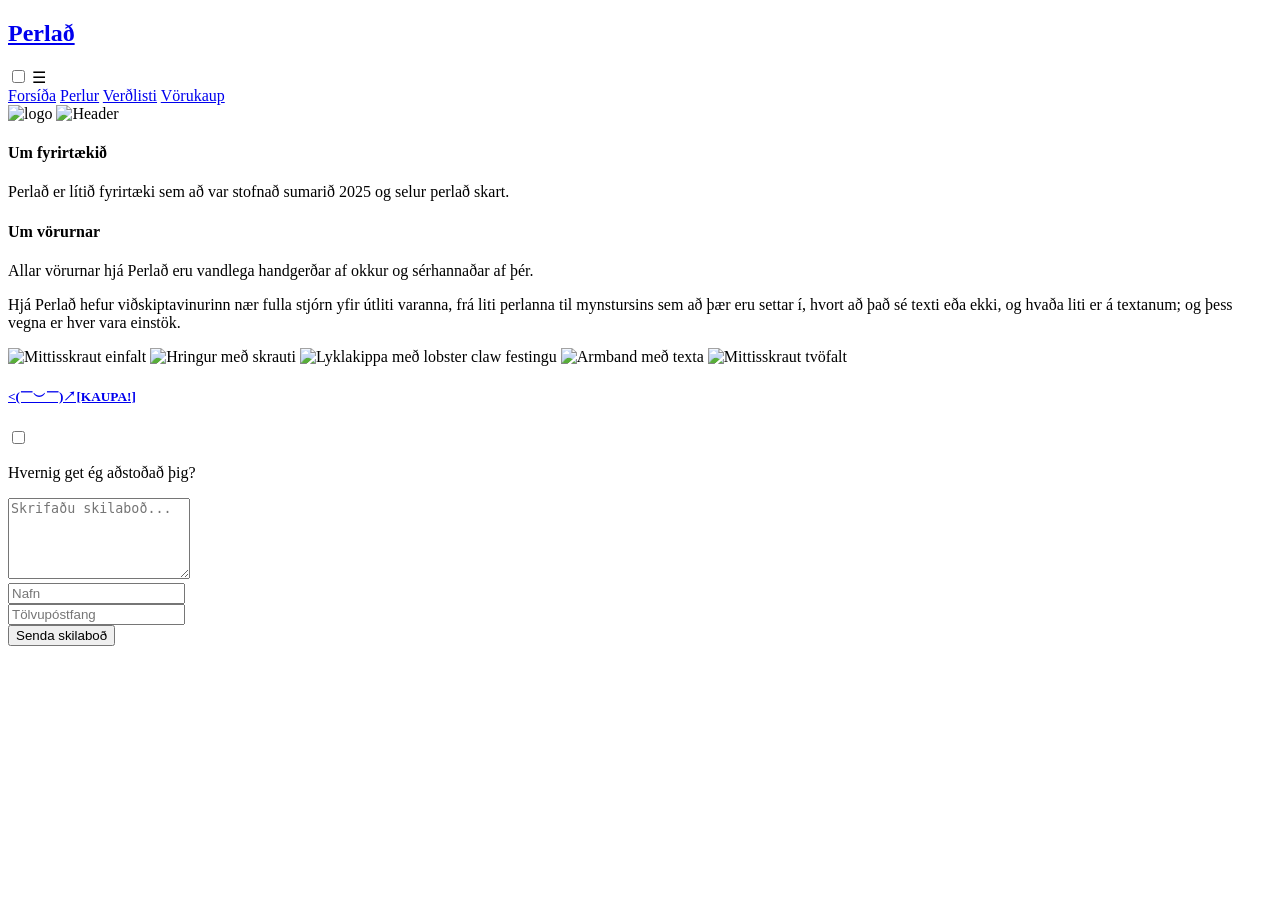
==== Home.html @ f9a3cd06 "Add files via upload" ====
<!DOCTYPE html>
<html lang="en">
<head>
    <meta charset="UTF-8">
    <meta name="viewport" content="width=device-width, initial-scale=1.0">
    <title>Perlað</title>
    <link rel="icon" type="image/svg" href="SVG/Logo.svg">
    <link rel="stylesheet" href="CSS/styles.min.css">
    <link rel="preconnect" href="https://fonts.googleapis.com">
    <link rel="preconnect" href="https://fonts.gstatic.com" crossorigin>
    <link href="https://fonts.googleapis.com/css2?family=Fredoka:wght@300..700&display=swap" rel="stylesheet">
</head>
<body>
    <div class="topnav pink">
        <div class="shh">
            <h2><a href="Home.html"><span class="icon-Logo"></span> Perlað</a></h2>
        </div>
        <section class="menubar">
        <!-- Hamburger Menu (for mobile) -->
        <input type="checkbox" id="inputMenu">
        <label for="inputMenu" class="labelMenu">☰</label>
        <!-- Top Menu Links -->
        <!-- Navbar -->
        <div class="topmenu">
            <section class="links">
                <a href="Home.html">Forsíða</a>
                <a href="Perlur.html">Perlur</a>
                <a href="Price.html">Verðlisti</a>
                <a href="Shop.html">Vörukaup</a>
                <section class="socialbutts">
                    <a href="#"><span class="icon-facebook2"></span> </a>
                    <a href="#"> <span class="icon-instagram"></span> </a>
                    <a href="#"> <span class="icon-twitter"></span> </a>
                    <a href="#"> <span class="icon-mail"></span></a>
                </section>
            </section>
        </div>
        </section>
    </div>
    <img src="SVG/Logo.svg" class="Logo animate__tada" alt="logo">
    <picture>
            <source media="(min-width:80rem)" srcset="Myndir/Header.jpg">
            <source media="(min-width:60rem)" srcset="Myndir/Header.jpg">
            <source media="(min-width:48rem)" srcset="Myndir/Header.jpg">
            <source media="(min-width:37.5rem)" srcset="Myndir/Header.jpg">
            <source media="(min-width:20rem)" srcset="Myndir/Header.jpg">
            <img src="Myndir/Header.jpg" alt="Header" style="width: 100%;">
    </picture>
    <main class="container">
        <section class="col-2">
            <article>
                <h4>Um fyrirtækið</h4>
                <p>Perlað er lítið fyrirtæki sem að var stofnað sumarið 2025 og selur perlað skart.</p>
            </article>
            <article>
                <h4>Um vörurnar</h4>
                <p>Allar vörurnar hjá Perlað eru vandlega handgerðar af okkur og sérhannaðar af þér.</p>
                <p>Hjá Perlað hefur viðskiptavinurinn nær fulla stjórn yfir útliti varanna, frá liti perlanna til mynstursins sem að þær eru settar í, hvort að það sé texti eða ekki, og hvaða liti er á textanum; og þess vegna er hver vara einstök.</p>
            </article>
        </section>
        <section class="col-5">
            <img src="Myndir/mitti1.jpg" alt="Mittisskraut einfalt" style="width: 100%;">
            <img src="Myndir/hringur.jpg" alt="Hringur með skrauti" style="width: 100%;">
            <img src="Myndir/keychain.jpg" alt="Lyklakippa með lobster claw festingu" style="width: 100%;">
            <img src="Myndir/armband.jpg" alt="Armband með texta" style="width: 100%;">
            <img src="Myndir/mitti2.jpg" alt="Mittisskraut tvöfalt" style="width: 100%;">
        </section>
    </main>
    <footer class="shh">
        <a href="Shop.html"><h5><(￣︶￣)↗[KAUPA!]</h5></a>
    </footer>
    <!--spjallbox-->
    <section class="chatbox">
        <input type="checkbox" id="check">
        <label for="check"><span class="icon-bubbles2"></span></label>
        <div class="chat-content">
            <p>Hvernig get ég aðstoðað þig?</p>
            <form action="#" method="get">
                <textarea placeholder="Skrifaðu skilaboð..." rows="5"></textarea>
                <div><input type="text" name="name" required placeholder="Nafn"></div>
                <div><input type="email" name="email" required placeholder="Tölvupóstfang"></div>
                <button type="submit">Senda skilaboð</button>
            </form>
        </div>
    </section>
</body>
</html>
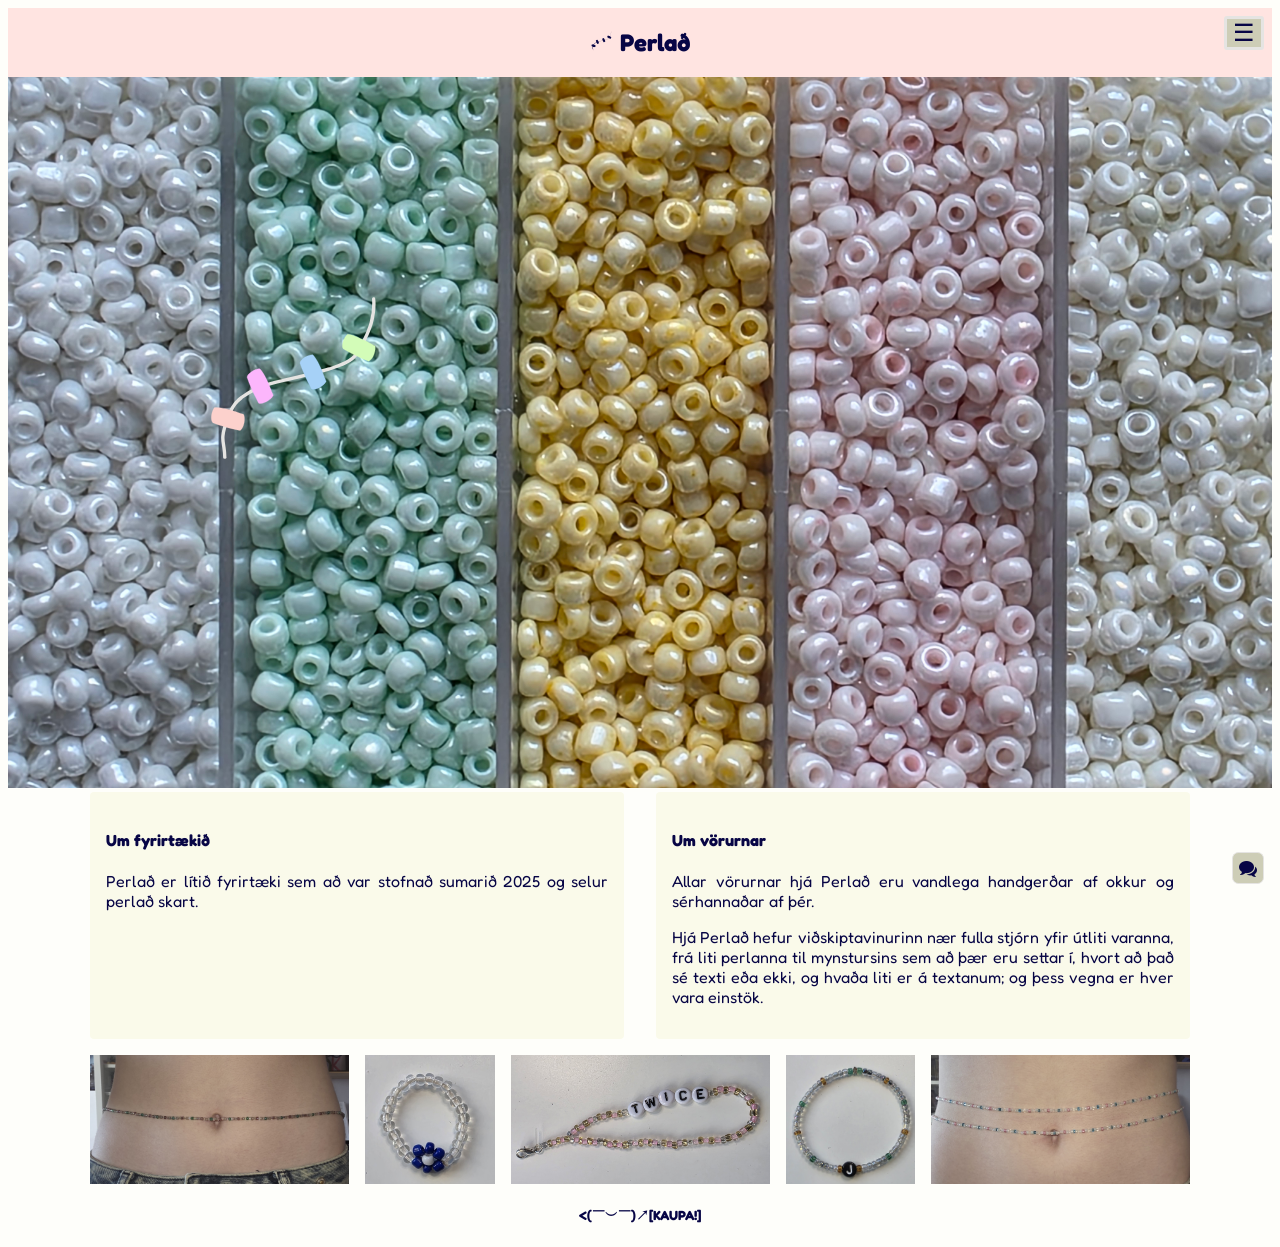
==== commit 80842676: "Verkefni sett inn" ====
--- a/Home.html
+++ b/Home.html
@@ -1,87 +1,87 @@
-<!DOCTYPE html>
-<html lang="en">
-<head>
-    <meta charset="UTF-8">
-    <meta name="viewport" content="width=device-width, initial-scale=1.0">
-    <title>Perlað</title>
-    <link rel="icon" type="image/svg" href="SVG/Logo.svg">
-    <link rel="stylesheet" href="CSS/styles.min.css">
-    <link rel="preconnect" href="https://fonts.googleapis.com">
-    <link rel="preconnect" href="https://fonts.gstatic.com" crossorigin>
-    <link href="https://fonts.googleapis.com/css2?family=Fredoka:wght@300..700&display=swap" rel="stylesheet">
-</head>
-<body>
-    <div class="topnav pink">
-        <div class="shh">
-            <h2><a href="Home.html"><span class="icon-Logo"></span> Perlað</a></h2>
-        </div>
-        <section class="menubar">
-        <!-- Hamburger Menu (for mobile) -->
-        <input type="checkbox" id="inputMenu">
-        <label for="inputMenu" class="labelMenu">☰</label>
-        <!-- Top Menu Links -->
-        <!-- Navbar -->
-        <div class="topmenu">
-            <section class="links">
-                <a href="Home.html">Forsíða</a>
-                <a href="Perlur.html">Perlur</a>
-                <a href="Price.html">Verðlisti</a>
-                <a href="Shop.html">Vörukaup</a>
-                <section class="socialbutts">
-                    <a href="#"><span class="icon-facebook2"></span> </a>
-                    <a href="#"> <span class="icon-instagram"></span> </a>
-                    <a href="#"> <span class="icon-twitter"></span> </a>
-                    <a href="#"> <span class="icon-mail"></span></a>
-                </section>
-            </section>
-        </div>
-        </section>
-    </div>
-    <img src="SVG/Logo.svg" class="Logo animate__tada" alt="logo">
-    <picture>
-            <source media="(min-width:80rem)" srcset="Myndir/Header.jpg">
-            <source media="(min-width:60rem)" srcset="Myndir/Header.jpg">
-            <source media="(min-width:48rem)" srcset="Myndir/Header.jpg">
-            <source media="(min-width:37.5rem)" srcset="Myndir/Header.jpg">
-            <source media="(min-width:20rem)" srcset="Myndir/Header.jpg">
-            <img src="Myndir/Header.jpg" alt="Header" style="width: 100%;">
-    </picture>
-    <main class="container">
-        <section class="col-2">
-            <article>
-                <h4>Um fyrirtækið</h4>
-                <p>Perlað er lítið fyrirtæki sem að var stofnað sumarið 2025 og selur perlað skart.</p>
-            </article>
-            <article>
-                <h4>Um vörurnar</h4>
-                <p>Allar vörurnar hjá Perlað eru vandlega handgerðar af okkur og sérhannaðar af þér.</p>
-                <p>Hjá Perlað hefur viðskiptavinurinn nær fulla stjórn yfir útliti varanna, frá liti perlanna til mynstursins sem að þær eru settar í, hvort að það sé texti eða ekki, og hvaða liti er á textanum; og þess vegna er hver vara einstök.</p>
-            </article>
-        </section>
-        <section class="col-5">
-            <img src="Myndir/mitti1.jpg" alt="Mittisskraut einfalt" style="width: 100%;">
-            <img src="Myndir/hringur.jpg" alt="Hringur með skrauti" style="width: 100%;">
-            <img src="Myndir/keychain.jpg" alt="Lyklakippa með lobster claw festingu" style="width: 100%;">
-            <img src="Myndir/armband.jpg" alt="Armband með texta" style="width: 100%;">
-            <img src="Myndir/mitti2.jpg" alt="Mittisskraut tvöfalt" style="width: 100%;">
-        </section>
-    </main>
-    <footer class="shh">
-        <a href="Shop.html"><h5><(￣︶￣)↗[KAUPA!]</h5></a>
-    </footer>
-    <!--spjallbox-->
-    <section class="chatbox">
-        <input type="checkbox" id="check">
-        <label for="check"><span class="icon-bubbles2"></span></label>
-        <div class="chat-content">
-            <p>Hvernig get ég aðstoðað þig?</p>
-            <form action="#" method="get">
-                <textarea placeholder="Skrifaðu skilaboð..." rows="5"></textarea>
-                <div><input type="text" name="name" required placeholder="Nafn"></div>
-                <div><input type="email" name="email" required placeholder="Tölvupóstfang"></div>
-                <button type="submit">Senda skilaboð</button>
-            </form>
-        </div>
-    </section>
-</body>
+<!DOCTYPE html>
+<html lang="en">
+<head>
+    <meta charset="UTF-8">
+    <meta name="viewport" content="width=device-width, initial-scale=1.0">
+    <title>Perlað</title>
+    <link rel="icon" type="image/svg" href="SVG/Logo.svg">
+    <link rel="stylesheet" href="CSS/styles.min.css">
+    <link rel="preconnect" href="https://fonts.googleapis.com">
+    <link rel="preconnect" href="https://fonts.gstatic.com" crossorigin>
+    <link href="https://fonts.googleapis.com/css2?family=Fredoka:wght@300..700&display=swap" rel="stylesheet">
+</head>
+<body>
+    <div class="topnav pink">
+        <div class="shh">
+            <h2><a href="Home.html"><span class="icon-Logo"></span> Perlað</a></h2>
+        </div>
+        <section class="menubar">
+        <!-- Hamburger Menu (for mobile) -->
+        <input type="checkbox" id="inputMenu">
+        <label for="inputMenu" class="labelMenu">☰</label>
+        <!-- Top Menu Links -->
+        <!-- Navbar -->
+        <div class="topmenu">
+            <section class="links">
+                <a href="Home.html">Forsíða</a>
+                <a href="Perlur.html">Perlur</a>
+                <a href="Price.html">Verðlisti</a>
+                <a href="Shop.html">Vörukaup</a>
+                <section class="socialbutts">
+                    <a href="#"><span class="icon-facebook2"></span> </a>
+                    <a href="#"> <span class="icon-instagram"></span> </a>
+                    <a href="#"> <span class="icon-twitter"></span> </a>
+                    <a href="#"> <span class="icon-mail"></span></a>
+                </section>
+            </section>
+        </div>
+        </section>
+    </div>
+    <img src="SVG/Logo.svg" class="Logo animate__tada" alt="logo">
+    <picture>
+            <source media="(min-width:80rem)" srcset="Myndir/Header.jpg">
+            <source media="(min-width:60rem)" srcset="Myndir/Header.jpg">
+            <source media="(min-width:48rem)" srcset="Myndir/Header.jpg">
+            <source media="(min-width:37.5rem)" srcset="Myndir/Header.jpg">
+            <source media="(min-width:20rem)" srcset="Myndir/Header.jpg">
+            <img src="Myndir/Header.jpg" alt="Header" style="width: 100%;">
+    </picture>
+    <main class="container">
+        <section class="col-2">
+            <article>
+                <h4>Um fyrirtækið</h4>
+                <p>Perlað er lítið fyrirtæki sem að var stofnað sumarið 2025 og selur perlað skart.</p>
+            </article>
+            <article>
+                <h4>Um vörurnar</h4>
+                <p>Allar vörurnar hjá Perlað eru vandlega handgerðar af okkur og sérhannaðar af þér.</p>
+                <p>Hjá Perlað hefur viðskiptavinurinn nær fulla stjórn yfir útliti varanna, frá liti perlanna til mynstursins sem að þær eru settar í, hvort að það sé texti eða ekki, og hvaða liti er á textanum; og þess vegna er hver vara einstök.</p>
+            </article>
+        </section>
+        <section class="col-5">
+            <img src="Myndir/mitti1.jpg" alt="Mittisskraut einfalt" style="width: 100%;">
+            <img src="Myndir/hringur.jpg" alt="Hringur með skrauti" style="width: 100%;">
+            <img src="Myndir/keychain.jpg" alt="Lyklakippa með lobster claw festingu" style="width: 100%;">
+            <img src="Myndir/armband.jpg" alt="Armband með texta" style="width: 100%;">
+            <img src="Myndir/mitti2.jpg" alt="Mittisskraut tvöfalt" style="width: 100%;">
+        </section>
+    </main>
+    <footer class="shh">
+        <a href="Shop.html"><h5><(￣︶￣)↗[KAUPA!]</h5></a>
+    </footer>
+    <!--spjallbox-->
+    <section class="chatbox">
+        <input type="checkbox" id="check">
+        <label for="check"><span class="icon-bubbles2"></span></label>
+        <div class="chat-content">
+            <p>Hvernig get ég aðstoðað þig?</p>
+            <form action="#" method="get">
+                <textarea placeholder="Skrifaðu skilaboð..." rows="5"></textarea>
+                <div><input type="text" name="name" required placeholder="Nafn"></div>
+                <div><input type="email" name="email" required placeholder="Tölvupóstfang"></div>
+                <button type="submit">Senda skilaboð</button>
+            </form>
+        </div>
+    </section>
+</body>
 </html>
--- a/CSS/styles.min.css
+++ b/CSS/styles.min.css
@@ -0,0 +1,182 @@
+[data-theme=light],:root:not([data-theme=dark]),:host(:not([data-theme=dark])){color-scheme:light;background-color:#fefefa;color:#070545;--chatbox-a:#cdcdb6;--chatbox-b:#e5e4e2;--chatbox-c:#ebebcf;--chatbox-d:#fafaea;--chatbox-e:#f0f0c7;--chatbox-f:#070545;--table-a:#fefefa;--table-b:#f0efb9;--table-c:#fffdd0;--table-d:#ffed9c;--form-back:#07054574;
+.pink{background-color:#ffe4e1;}
+.yellow{background-color:#fffdd0;}
+.green{background-color:#e9ffdb;}
+.blue{background-color:#f0f8ff;}
+.purple{background-color:#fae6fa;}
+article{background-color:#fafaea;margin-bottom:1em;padding:1em 1em;border-radius:.25em;}
+.container{width:100%;margin-right:auto;margin-left:auto;}
+a{color:#2633c9;}
+.shh,.overview{
+a{color:#070545;}
+}
+*,*::before,*::after{box-sizing:border-box;}
+}
+@media only screen and (prefers-color-scheme:dark){
+:root:not([data-theme]),:host(:not([data-theme])){color-scheme:dark;background-color:#070545;color:#fefefa;--chatbox-a:#06248f;--chatbox-b:#2152b5;--chatbox-c:#5b64e4;--chatbox-d:#3460b9;--chatbox-e:#2515d3;--chatbox-f:#fefefa;--table-a:#070545;--table-b:#010021;--table-c:#020120;--table-d:#0e2bad;--form-back:#fefefa74;
+.pink{background-color:#d64271;}
+.yellow{background-color:#ecac2c;}
+.green{background-color:#5bdb37;}
+.blue{background-color:#2f82d5;}
+.purple{background-color:#c722c7;}
+article{background-color:#09065e;}
+a{color:#f5fda7;}
+.shh,.overview{
+a{color:#fefefa;}
+}
+}
+}
+h1{font-family:fredoka;}
+h2{font-family:fredoka}
+h3{font-family:fredoka}
+h4{font-family:fredoka}
+h5{font-family:fredoka}
+h6{font-family:fredoka}
+p{font-family:fredoka;text-align:justify}
+a{font-family:fredoka}
+li{font-family:fredoka}
+form{font-family:fredoka}
+option{font-family:fredoka}
+select{font-family:fredoka}
+input:not([type=checkbox],[type=radio]),select,textarea{margin-bottom:1em}
+input:not([type=checkbox],[type=radio],[type=range],[type=file]),select,textarea{appearance:none;padding:.75em 1em}
+input:not([type=checkbox],[type=radio]),button[type=submit],select,textarea{width:100%;}
+input:not([type=checkbox],[type=radio],[type=range]){height:calc(1em * 1.5em + .75em * 2 + .0625em * 2)}
+input:not([type=submit],[type=button],[type=reset],[type=checkbox],[type=radio],[type=file]),:where(select,textarea){outline-width:.0625em;}
+[type=submit],[type=reset],[type=button]{margin-bottom:1em}
+.col-2,.col-3,.col-4,.col-5,.col-6{display:grid;grid-template-columns:1fr}
+@media only screen and (min-width:48em){
+.col-4{display:grid;grid-template-columns:1fr 1fr;column-gap:2em}
+.col-5{display:grid;grid-template-columns:1fr 1fr;column-gap:2em}
+.col-6{display:grid;grid-template-columns:1fr 1fr 1fr;column-gap:2em}
+}
+@media only screen and (min-width:60em){
+.col-2{grid-template-columns:1fr 1fr;column-gap:2em}
+.col-3{grid-template-columns:repeat(3,1fr);column-gap:2em}
+.col-4{grid-template-columns:repeat(4,1fr);column-gap:1em}
+.col-5{grid-template-columns:2fr 1fr 2fr 1fr 2fr;column-gap:1em}
+.col-6{grid-template-columns:repeat(6,1fr);column-gap:1em}
+}
+@media only screen and (min-width:80em){
+.col-4{column-gap:2em;}
+.col-6{column-gap:2em;}
+}
+:root,:host{border-radius:.25em;border-width:.0625em}
+footer{text-align:center}
+.perlur{text-align:center}
+.shh{
+a{text-decoration:none;}
+}
+.overview{text-align:center;}
+.inlineLabel label{display:inline}
+.letters{width:100%;table-layout:fixed}
+.letters th:nth-child(1),.letters td:nth-child(1),.letters tfoot td:nth-child(1){text-align:right}
+.symbols{width:100%;table-layout:fixed}
+.symbols th:nth-child(1),.symbols td:nth-child(1),.symbols tfoot td:nth-child(1){text-align:right}
+table{margin-top:0;margin-bottom:1em;font-family:fredoka}
+thead{border:none;clip:rect(0 0 0 0);height:1px;margin:-1px;overflow:hidden;padding:0;position:absolute;width:1px}
+table,thead,td,tfoot{border:2px solid var(--table-d);border-collapse:collapse}
+tr{display:block;border-bottom:1px solid var(--table-b)}
+tr:nth-child(odd) td{background-color:var(--table-a)}
+tr:nth-child(even) td{background-color:var(--table-c)}
+thead{border-bottom:.1875em solid var(--table-b)}
+tfoot th,tfoot td{border-top:.1875em solid var(--table-b)}
+td{display:block;text-align:right}
+td::before{content:attr(data-label);float:left}
+@media (min-width:600px){
+.container{max-width:510px;padding-right:0;padding-left:0}
+thead{display:table-header-group;position:relative;width:auto;overflow:visible}
+td{display:table-cell;text-align:center}
+td::before{content:none;clear:both}
+tr{display:table-row;border-bottom:none}
+.letters{width:100%;table-layout:fixed}
+.letters th:nth-child(1),.letters td:nth-child(1),.letters tfoot td:nth-child(1){width:15%;text-align:left}
+.symbols{width:100%;table-layout:fixed}
+.symbols th:nth-child(1),.symbols td:nth-child(1),.symbols tfoot td:nth-child(1){width:20%;text-align:left}
+}
+fieldset{border:1px solid var(--table-d);border-radius:4px;padding:.5em;margin-bottom:1em}
+legend{padding:0 .5em}
+dialog>article>header .close,dialog>article>header :is(a,button)[rel=prev]{margin:0;margin-left:1em;padding:0;float:right}
+dialog>article .close,dialog>article :is(a,button)[rel=prev]{display:block;width:1em;height:1em;margin-top:calc(1em * -1);margin-bottom:1em;margin-left:auto;border:none;background-image:url("data:image/svg+xml,%3Csvg xmlns='http://www.w3.org/2000/svg' width='24' height='24' viewBox='0 0 24 24' fill='none' stroke='rgb(255, 0, 0)' stroke-width='3' stroke-linecap='round' stroke-linejoin='round'%3E%3Cline x1='18' y1='6' x2='6' y2='18'%3E%3C/line%3E%3Cline x1='6' y1='6' x2='18' y2='18'%3E%3C/line%3E%3C/svg%3E");background-position:center;background-size:auto 1em;background-repeat:no-repeat;background-color:transparent;opacity:1}
+dialog>article{width:100%;max-height:calc(100vh - 1em * 2);margin:1em;overflow:auto}
+dialog{display:flex;z-index:999;position:fixed;top:0;right:0;bottom:0;left:0;align-items:center;justify-content:center;width:inherit;min-width:100%;height:inherit;min-height:100%;padding:0;border:0;backdrop-filter:blur(.375em);background-color:var(--form-back);color:var(--chatbox-f);}
+dialog>article .close:is([aria-current]:not([aria-current=false]),:hover,:active,:focus),dialog>article :is(a,button)[rel=prev]:is([aria-current]:not([aria-current=false]),:hover,:active,:focus){opacity:1;}
+dialog:not([open]),dialog[open=false]{display:none;}
+select:not([multiple],[size]){padding-right:calc(1em + 1.5em);padding-left:1em;padding-inline-start:1em;padding-inline-end:calc(1em + 1.5rem);background-image:url("data:image/svg+xml,%3Csvg xmlns='http://www.w3.org/2000/svg' width='24' height='24' viewBox='0 0 24 24' fill='none' stroke='rgb(136, 145, 164)' stroke-width='2' stroke-linecap='round' stroke-linejoin='round'%3E%3Cpolyline points='6 9 12 15 18 9'%3E%3C/polyline%3E%3C/svg%3E");background-position:center right .75em;background-size:1em auto;background-repeat:no-repeat;}
+.buy{
+input[type=submit]{border-color:var(--chatbox-e);background-color:var(--chatbox-e);}
+}
+article>header,article>footer{margin-right:calc(1em * -1);margin-left:calc(1em * -1);padding:calc(1em * .66) 1em;}
+.Logo{display:block;position:absolute;top:150px;left:50px;z-index:5;width:100px;}
+.grid{grid-column-gap:1em;grid-row-gap:1em;display:grid;grid-template-rows:1fr;text-align:left;}
+.grid>*{min-width:0;}
+@media screen and (min-width:768px){
+.Logo{top:175px;left:80px;width:140px;}
+.container{max-width:700px}
+.grid{grid-template-rows:repeat(auto-fit,minmax(0%,1fr));}
+dialog>article{max-width:700px}
+}
+@media screen and (min-width:960px){
+.Logo{top:225px;left:100px;width:170px;}
+.container{max-width:950px;}
+}
+@media screen and (min-width:1280px){
+.Logo{top:275px;left:200px;width:200px;}
+.container{max-width:1100px;}
+}
+.topnav{display:grid;grid-template-columns:1fr;}
+.topnav div:first-child{text-align:center;}
+#inputMenu{display:none}
+.topnav label{position:fixed;right:1rem;top:1rem;font-size:1.5rem;border:solid var(--chatbox-b);border-radius:3px;padding:0 6px;background-color:var(--chatbox-a);z-index:99;}
+#inputMenu:checked~label{background-color:var(--chatbox-b);color:var(--chatbox-a);}
+.topmenu{position:fixed;top:3.5em;right:-40em;width:92%;border:1px solid var(--chatbox-b);border-radius:4px;background-color:var(--chatbox-a);z-index:9;transition:right .5s ease-out;}
+.topnav #inputMenu:checked~.topmenu{right:1em;transition:right .5s ease-out;}
+.topmenu a{display:block;text-align:center;padding:.5em;border-bottom:1px solid var(--chatbox-b);text-decoration:none;}
+.socialbutts{display:flex;flex-flow:row;margin:0;justify-content:space-evenly;align-items:center;padding:.5em;}
+.socialbutts a{display:inline-block;text-decoration:none;border:0;padding:0 4px;}
+@media screen and (max-width:950px){
+.topmenu{position:fixed;top:3.5em;right:-90em;}
+}
+@media screen and (min-width:960px){
+.topmenu{position:fixed;top:3.5em;right:-150em;}
+}
+#check{display:none;}
+.chatbox label{display:block;position:fixed;right:1em;bottom:1em;width:2em;height:2em;background-color:var(--chatbox-a);border:1px solid var(--chatbox-b);border-radius:.4em;cursor:pointer;z-index:9;text-align:center;padding-top:.5em;}
+.chatbox label:hover,.chatbox label:focus{background-color:var(--chatbox-b);}
+.chat-content{position:fixed;right:-22em;bottom:4em;width:20em;height:26em;border:1px solid var(#ccc);padding:1em;background-color:var(--chatbox-a);border-radius:.4em;transition:right .3s ease-in-out;z-index:12;}
+#check:checked~.chat-content{right:1em;transition:right .3s ease-in-out;}
+:where(table){width:100%;border-collapse:collapse;border-spacing:0;text-indent:0;}
+input{font-family:fredoka;}
+input,select,textarea{border:.0625em solid var(--chatbox-c);border-radius:.25em;outline:none;background-color:var(--chatbox-d);}
+input::placeholder{color:var(--chatbox-f);}
+textarea::placeholder{color:var(--chatbox-f);}
+textarea{display:block;resize:vertical;font-family:fredoka;}
+button{margin:0;overflow:visible;font-family:fredoka;text-transform:none;border:.0625em solid var(--chatbox-e);border-radius:.25em;border-width:.0625em;background-color:var(--chatbox-e);padding:1em 1em;}
+@font-face{font-family:icomoon;src:url(fonts/icomoon.eot?1fsh13);src:url(fonts/icomoon.eot?1fsh13#iefix) format('embedded-opentype'),url(fonts/icomoon.ttf?1fsh13) format('truetype'),url(fonts/icomoon.woff?1fsh13) format('woff'),url(fonts/icomoon.svg?1fsh13#icomoon) format('svg');font-weight:normal;font-style:normal;font-display:block;}
+[class^="icon-"],[class*=" icon-"]{font-family:'icomoon'!important;speak:never;font-style:normal;font-weight:normal;font-variant:normal;text-transform:none;line-height:1;}
+.icon-Logo:before{content:"\e900";}
+.icon-bubbles2:before{content:"\e96d";}
+.icon-mail:before{content:"\ea83";}
+.icon-facebook2:before{content:"\ea91";}
+.icon-instagram:before{content:"\ea92";}
+.icon-twitter:before{content:"\ea96";}
+@keyframes shakeX{
+from,to{transform:translate3d(0,0,0);}
+10%,30%,50%,70%,90%{transform:translate3d(-10px,0,0);}
+20%,40%,60%,80%{transform:translate3d(10px,0,0);}
+}
+.animate__shakeX{display:block;}
+.animate__shakeX:active{animation-timing-function:ease-in-out;animation-name:shakeX;animation-duration:2s;animation-iteration-count:1;}
+@keyframes fadeIn{
+from{opacity:0;}
+to{opacity:1;}
+}
+.animate__fadeIn{animation-name:fadeIn;animation-duration:5s;animation-iteration-count:1;}
+@keyframes tada{
+from{transform:scale3d(1,1,1);}
+10%,20%{transform:scale3d(.9,.9,.9) rotate3d(0,0,1,-3deg);}
+30%,50%,70%,90%{transform:scale3d(1.1,1.1,1.1) rotate3d(0,0,1,3deg);}
+40%,60%,80%{transform:scale3d(1.1,1.1,1.1) rotate3d(0,0,1,-3deg);}
+to{transform:scale3d(1,1,1);}
+}
+.animate__tada{animation-name:tada;animation-duration:2s;animation-iteration-count:1;}
